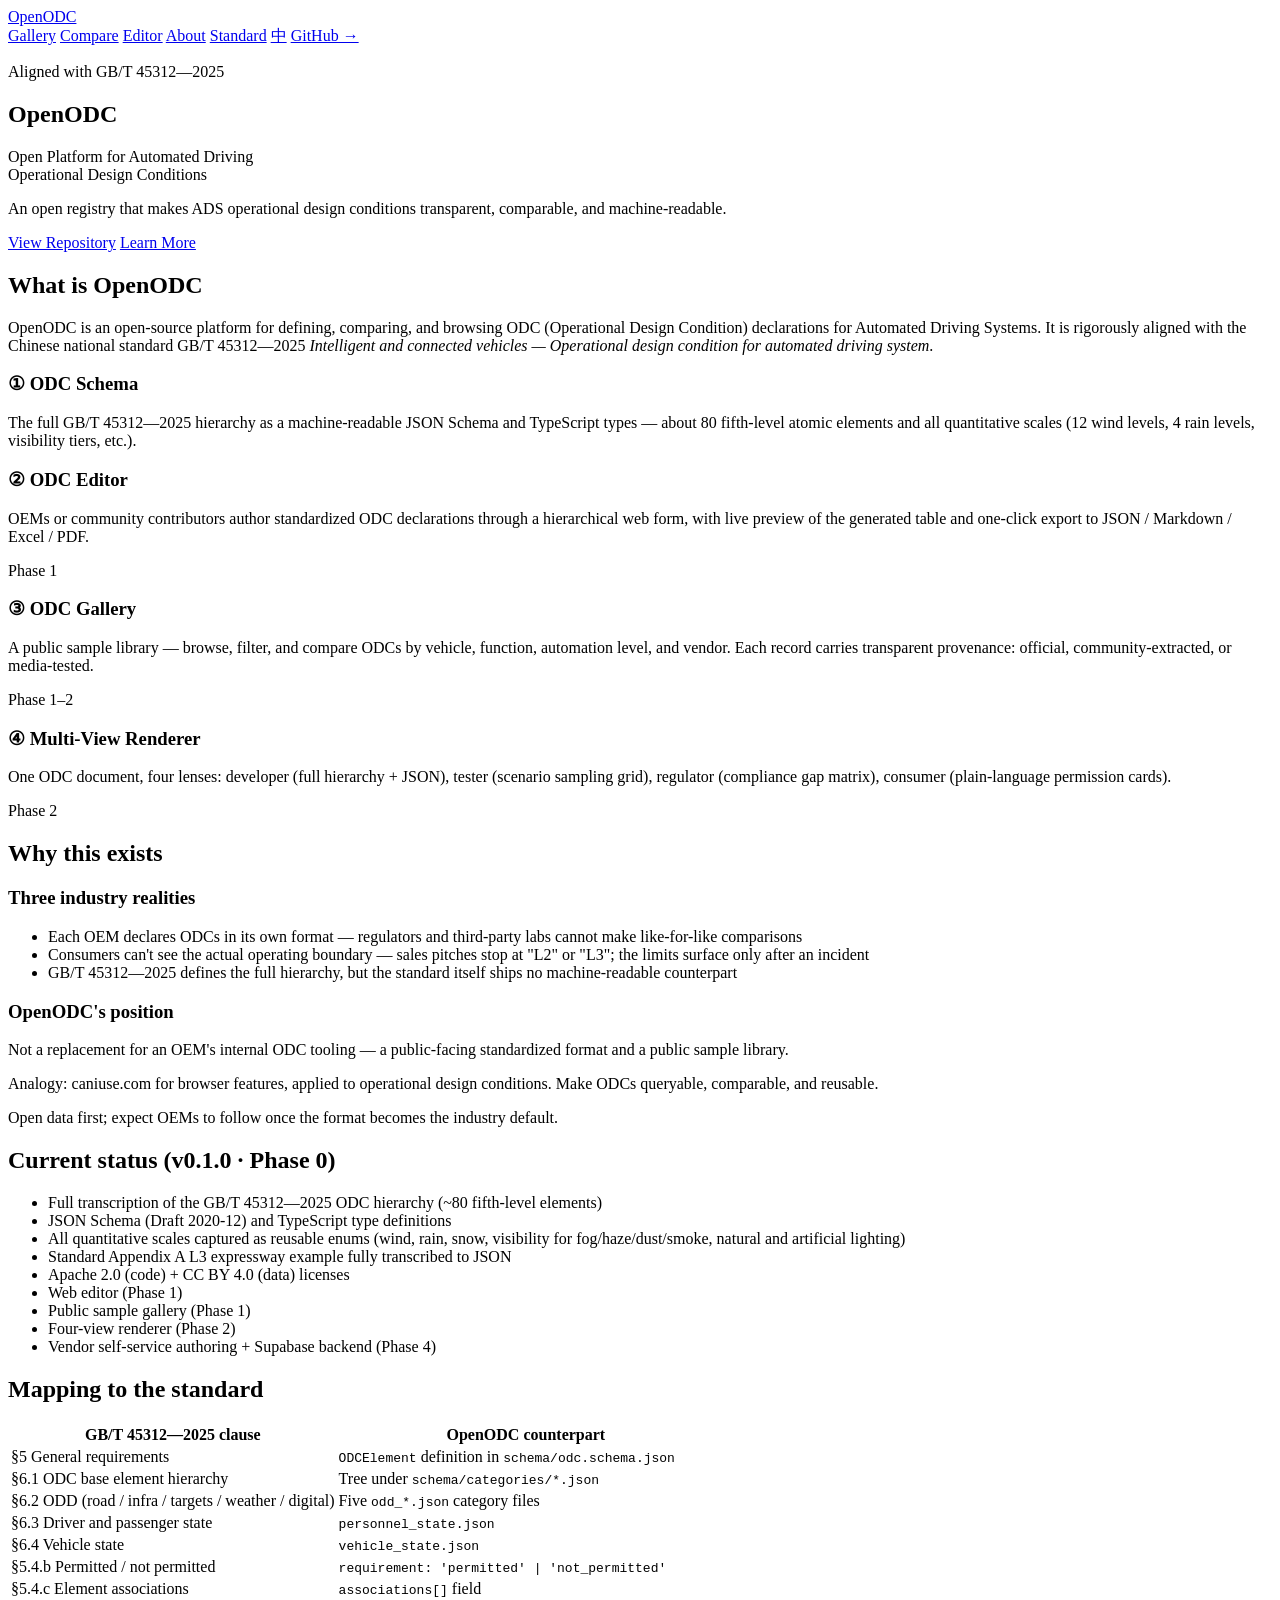
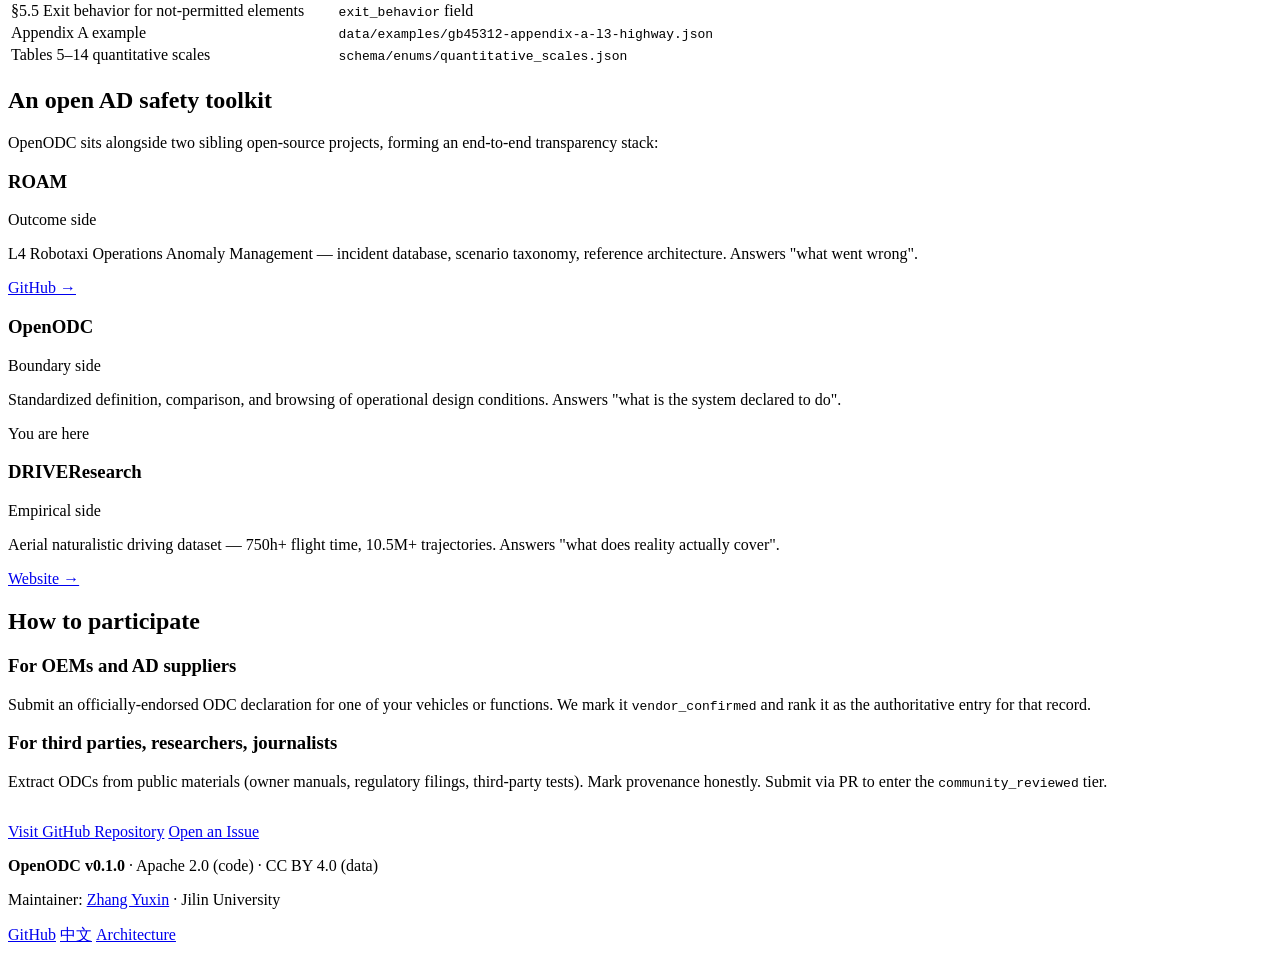
==== site/en/index.html @ 957059f3 "Phase 1+2+3: Gallery, multi-view, editor, compare, CI Phase 1 - public sample gallery and ODC author" ====
<!doctype html>
<html lang="en">
<head>
  <meta charset="UTF-8" />
  <meta name="viewport" content="width=device-width, initial-scale=1.0" />
  <title>OpenODC — Open Platform for Automated Driving Operational Design Conditions</title>
  <meta name="description" content="OpenODC is an open registry that makes Automated Driving System operational design conditions transparent, comparable, and machine-readable. Aligned with GB/T 45312-2025." />
  <meta name="theme-color" content="#c85a3a" />
  <link rel="preconnect" href="https://fonts.googleapis.com" />
  <link rel="preconnect" href="https://fonts.gstatic.com" crossorigin />
  <link href="https://fonts.googleapis.com/css2?family=Playfair+Display:wght@400;500;700&family=Inter:wght@300;400;500;600&family=Noto+Serif+SC:wght@400;500;700&display=swap" rel="stylesheet" />
  <link rel="stylesheet" href="/style.css" />
</head>
<body>

  <header class="site-header">
    <nav class="nav">
      <a class="brand" href="/en/">
        <span class="brand-mark">OpenODC</span>
      </a>
      <div class="nav-links">
        <a href="/gallery.html">Gallery</a>
        <a href="/compare.html">Compare</a>
        <a href="/editor.html">Editor</a>
        <a href="#what">About</a>
        <a href="#standard">Standard</a>
        <a class="lang-toggle" href="/">中</a>
        <a class="github-link" href="https://github.com/AutoZYX/OpenODC" target="_blank" rel="noopener">GitHub →</a>
      </div>
    </nav>
  </header>

  <main>

    <section class="hero">
      <div class="hero-inner">
        <p class="eyebrow">Aligned with GB/T 45312—2025</p>
        <h1 class="hero-title">OpenODC</h1>
        <p class="hero-subtitle">Open Platform for Automated Driving<br/>Operational Design Conditions</p>
        <p class="hero-tagline">An open registry that makes ADS operational design conditions transparent, comparable, and machine-readable.</p>
        <div class="hero-actions">
          <a class="btn btn-primary" href="https://github.com/AutoZYX/OpenODC" target="_blank" rel="noopener">View Repository</a>
          <a class="btn btn-ghost" href="#what">Learn More</a>
        </div>
      </div>
    </section>

    <section id="what" class="section">
      <div class="container">
        <h2 class="section-title">What is OpenODC</h2>
        <p class="lead">
          OpenODC is an open-source platform for defining, comparing, and browsing ODC (Operational Design Condition) declarations for Automated Driving Systems. It is rigorously aligned with the Chinese national standard GB/T 45312—2025 <em>Intelligent and connected vehicles — Operational design condition for automated driving system</em>.
        </p>

        <div class="card-grid">
          <article class="card">
            <h3>① ODC Schema</h3>
            <p>The full GB/T 45312—2025 hierarchy as a machine-readable JSON Schema and TypeScript types — about 80 fifth-level atomic elements and all quantitative scales (12 wind levels, 4 rain levels, visibility tiers, etc.).</p>
          </article>
          <article class="card">
            <h3>② ODC Editor</h3>
            <p>OEMs or community contributors author standardized ODC declarations through a hierarchical web form, with live preview of the generated table and one-click export to JSON / Markdown / Excel / PDF.</p>
            <p class="card-meta">Phase 1</p>
          </article>
          <article class="card">
            <h3>③ ODC Gallery</h3>
            <p>A public sample library — browse, filter, and compare ODCs by vehicle, function, automation level, and vendor. Each record carries transparent provenance: official, community-extracted, or media-tested.</p>
            <p class="card-meta">Phase 1–2</p>
          </article>
          <article class="card">
            <h3>④ Multi-View Renderer</h3>
            <p>One ODC document, four lenses: developer (full hierarchy + JSON), tester (scenario sampling grid), regulator (compliance gap matrix), consumer (plain-language permission cards).</p>
            <p class="card-meta">Phase 2</p>
          </article>
        </div>
      </div>
    </section>

    <section id="why" class="section section-alt">
      <div class="container">
        <h2 class="section-title">Why this exists</h2>
        <div class="two-col">
          <div>
            <h3>Three industry realities</h3>
            <ul class="problem-list">
              <li>Each OEM declares ODCs in its own format — regulators and third-party labs cannot make like-for-like comparisons</li>
              <li>Consumers can't see the actual operating boundary — sales pitches stop at "L2" or "L3"; the limits surface only after an incident</li>
              <li>GB/T 45312—2025 defines the full hierarchy, but the standard itself ships no machine-readable counterpart</li>
            </ul>
          </div>
          <div>
            <h3>OpenODC's position</h3>
            <p>Not a replacement for an OEM's internal ODC tooling — a public-facing standardized format and a public sample library.</p>
            <p>Analogy: caniuse.com for browser features, applied to operational design conditions. Make ODCs queryable, comparable, and reusable.</p>
            <p>Open data first; expect OEMs to follow once the format becomes the industry default.</p>
          </div>
        </div>
      </div>
    </section>

    <section id="status" class="section">
      <div class="container">
        <h2 class="section-title">Current status (v0.1.0 · Phase 0)</h2>
        <ul class="status-list">
          <li class="done">Full transcription of the GB/T 45312—2025 ODC hierarchy (~80 fifth-level elements)</li>
          <li class="done">JSON Schema (Draft 2020-12) and TypeScript type definitions</li>
          <li class="done">All quantitative scales captured as reusable enums (wind, rain, snow, visibility for fog/haze/dust/smoke, natural and artificial lighting)</li>
          <li class="done">Standard Appendix A L3 expressway example fully transcribed to JSON</li>
          <li class="done">Apache 2.0 (code) + CC BY 4.0 (data) licenses</li>
          <li class="todo">Web editor (Phase 1)</li>
          <li class="todo">Public sample gallery (Phase 1)</li>
          <li class="todo">Four-view renderer (Phase 2)</li>
          <li class="todo">Vendor self-service authoring + Supabase backend (Phase 4)</li>
        </ul>
      </div>
    </section>

    <section id="standard" class="section section-alt">
      <div class="container">
        <h2 class="section-title">Mapping to the standard</h2>
        <div class="table-wrap">
          <table class="mapping-table">
            <thead>
              <tr><th>GB/T 45312—2025 clause</th><th>OpenODC counterpart</th></tr>
            </thead>
            <tbody>
              <tr><td>§5 General requirements</td><td><code>ODCElement</code> definition in <code>schema/odc.schema.json</code></td></tr>
              <tr><td>§6.1 ODC base element hierarchy</td><td>Tree under <code>schema/categories/*.json</code></td></tr>
              <tr><td>§6.2 ODD (road / infra / targets / weather / digital)</td><td>Five <code>odd_*.json</code> category files</td></tr>
              <tr><td>§6.3 Driver and passenger state</td><td><code>personnel_state.json</code></td></tr>
              <tr><td>§6.4 Vehicle state</td><td><code>vehicle_state.json</code></td></tr>
              <tr><td>§5.4.b Permitted / not permitted</td><td><code>requirement: 'permitted' | 'not_permitted'</code></td></tr>
              <tr><td>§5.4.c Element associations</td><td><code>associations[]</code> field</td></tr>
              <tr><td>§5.5 Exit behavior for not-permitted elements</td><td><code>exit_behavior</code> field</td></tr>
              <tr><td>Appendix A example</td><td><code>data/examples/gb45312-appendix-a-l3-highway.json</code></td></tr>
              <tr><td>Tables 5–14 quantitative scales</td><td><code>schema/enums/quantitative_scales.json</code></td></tr>
            </tbody>
          </table>
        </div>
      </div>
    </section>

    <section id="related" class="section">
      <div class="container">
        <h2 class="section-title">An open AD safety toolkit</h2>
        <p class="lead">OpenODC sits alongside two sibling open-source projects, forming an end-to-end transparency stack:</p>
        <div class="card-grid">
          <article class="card card-related">
            <h3>ROAM</h3>
            <p class="card-tag">Outcome side</p>
            <p>L4 Robotaxi Operations Anomaly Management — incident database, scenario taxonomy, reference architecture. Answers "what went wrong".</p>
            <a href="https://github.com/AutoZYX/ROAM" target="_blank" rel="noopener">GitHub →</a>
          </article>
          <article class="card card-related card-current">
            <h3>OpenODC</h3>
            <p class="card-tag">Boundary side</p>
            <p>Standardized definition, comparison, and browsing of operational design conditions. Answers "what is the system declared to do".</p>
            <span class="here-pill">You are here</span>
          </article>
          <article class="card card-related">
            <h3>DRIVEResearch</h3>
            <p class="card-tag">Empirical side</p>
            <p>Aerial naturalistic driving dataset — 750h+ flight time, 10.5M+ trajectories. Answers "what does reality actually cover".</p>
            <a href="https://www.driveresearch.tech/" target="_blank" rel="noopener">Website →</a>
          </article>
        </div>
      </div>
    </section>

    <section class="section section-cta">
      <div class="container">
        <h2 class="section-title">How to participate</h2>
        <div class="two-col">
          <div>
            <h3>For OEMs and AD suppliers</h3>
            <p>Submit an officially-endorsed ODC declaration for one of your vehicles or functions. We mark it <code>vendor_confirmed</code> and rank it as the authoritative entry for that record.</p>
          </div>
          <div>
            <h3>For third parties, researchers, journalists</h3>
            <p>Extract ODCs from public materials (owner manuals, regulatory filings, third-party tests). Mark provenance honestly. Submit via PR to enter the <code>community_reviewed</code> tier.</p>
          </div>
        </div>
        <div class="hero-actions" style="margin-top:2rem;">
          <a class="btn btn-primary" href="https://github.com/AutoZYX/OpenODC" target="_blank" rel="noopener">Visit GitHub Repository</a>
          <a class="btn btn-ghost" href="https://github.com/AutoZYX/OpenODC/issues" target="_blank" rel="noopener">Open an Issue</a>
        </div>
      </div>
    </section>

  </main>

  <footer class="site-footer">
    <div class="container footer-inner">
      <div class="footer-meta">
        <p><strong>OpenODC v0.1.0</strong> · Apache 2.0 (code) · CC BY 4.0 (data)</p>
        <p>Maintainer: <a href="https://autozyx.com" target="_blank" rel="noopener">Zhang Yuxin</a> · Jilin University</p>
      </div>
      <div class="footer-links">
        <a href="https://github.com/AutoZYX/OpenODC" target="_blank" rel="noopener">GitHub</a>
        <a href="/">中文</a>
        <a href="https://github.com/AutoZYX/OpenODC/blob/main/ARCHITECTURE.md" target="_blank" rel="noopener">Architecture</a>
      </div>
    </div>
  </footer>

</body>
</html>
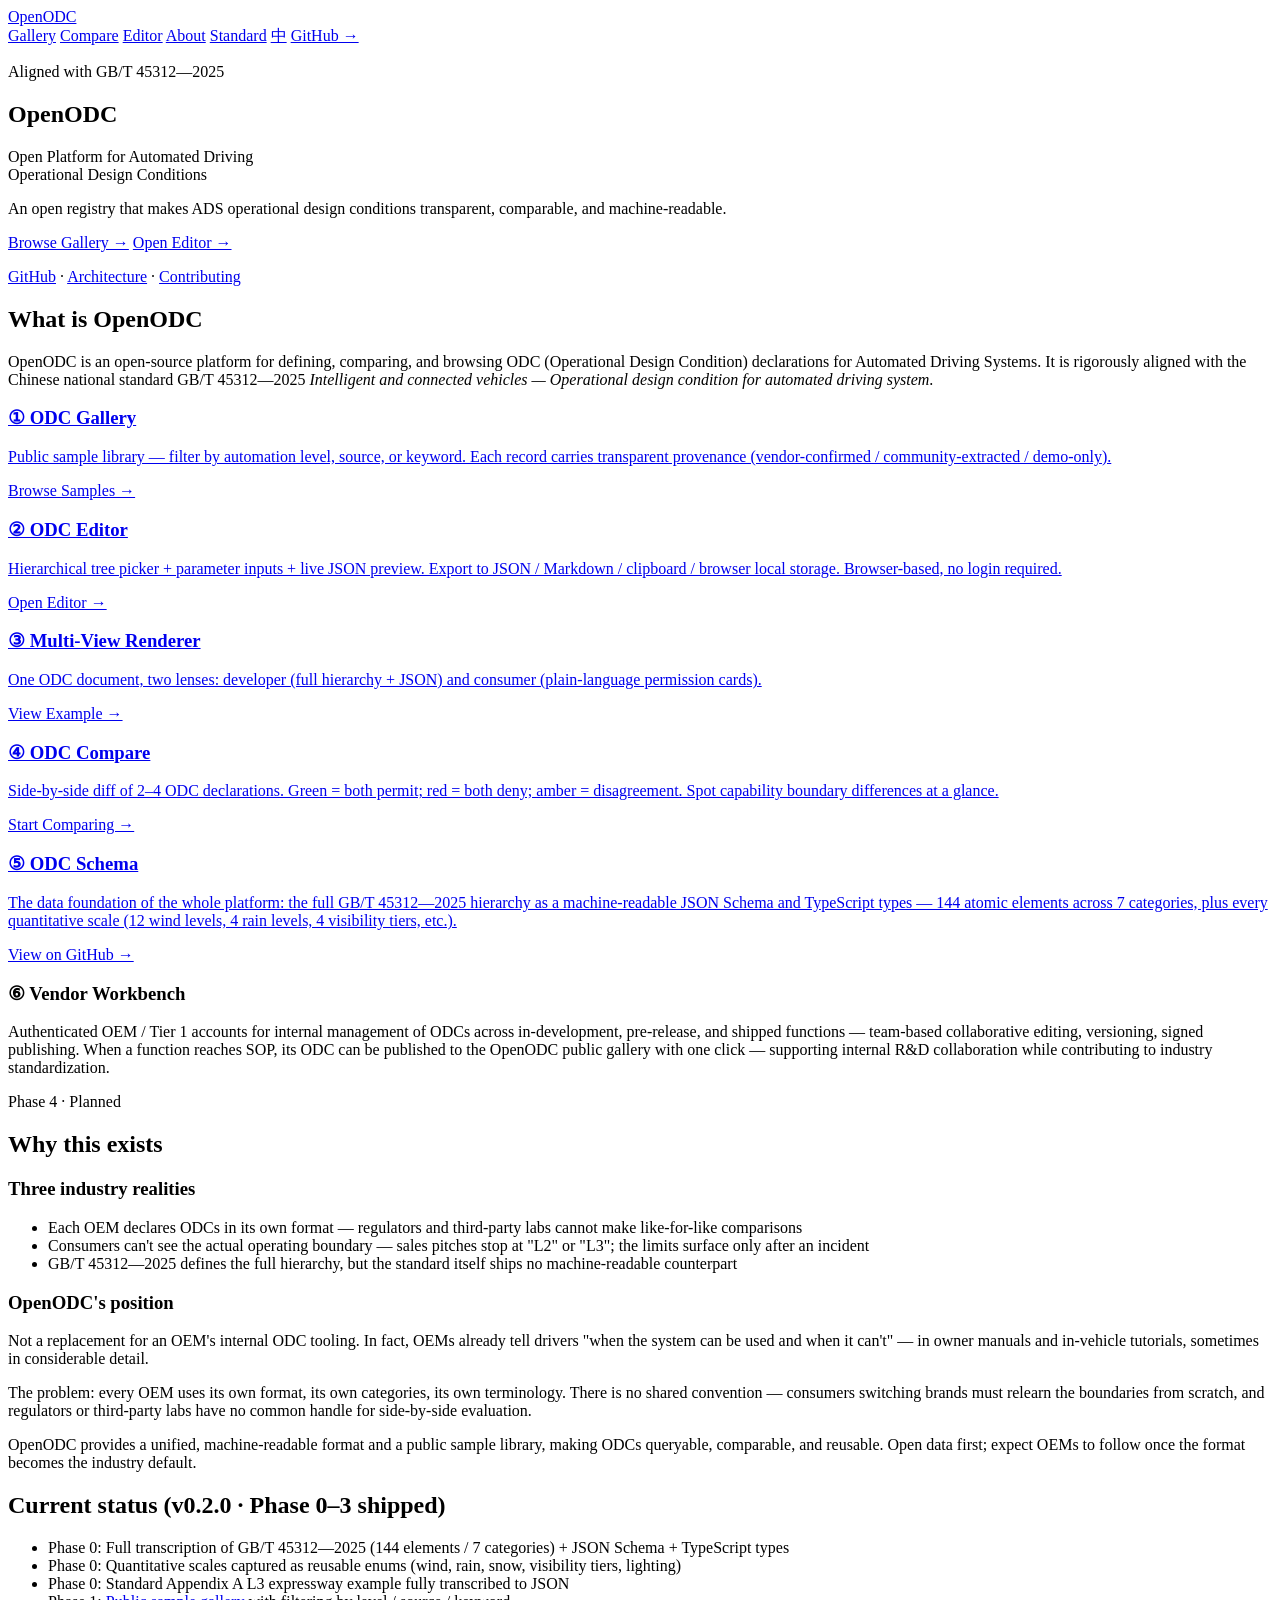
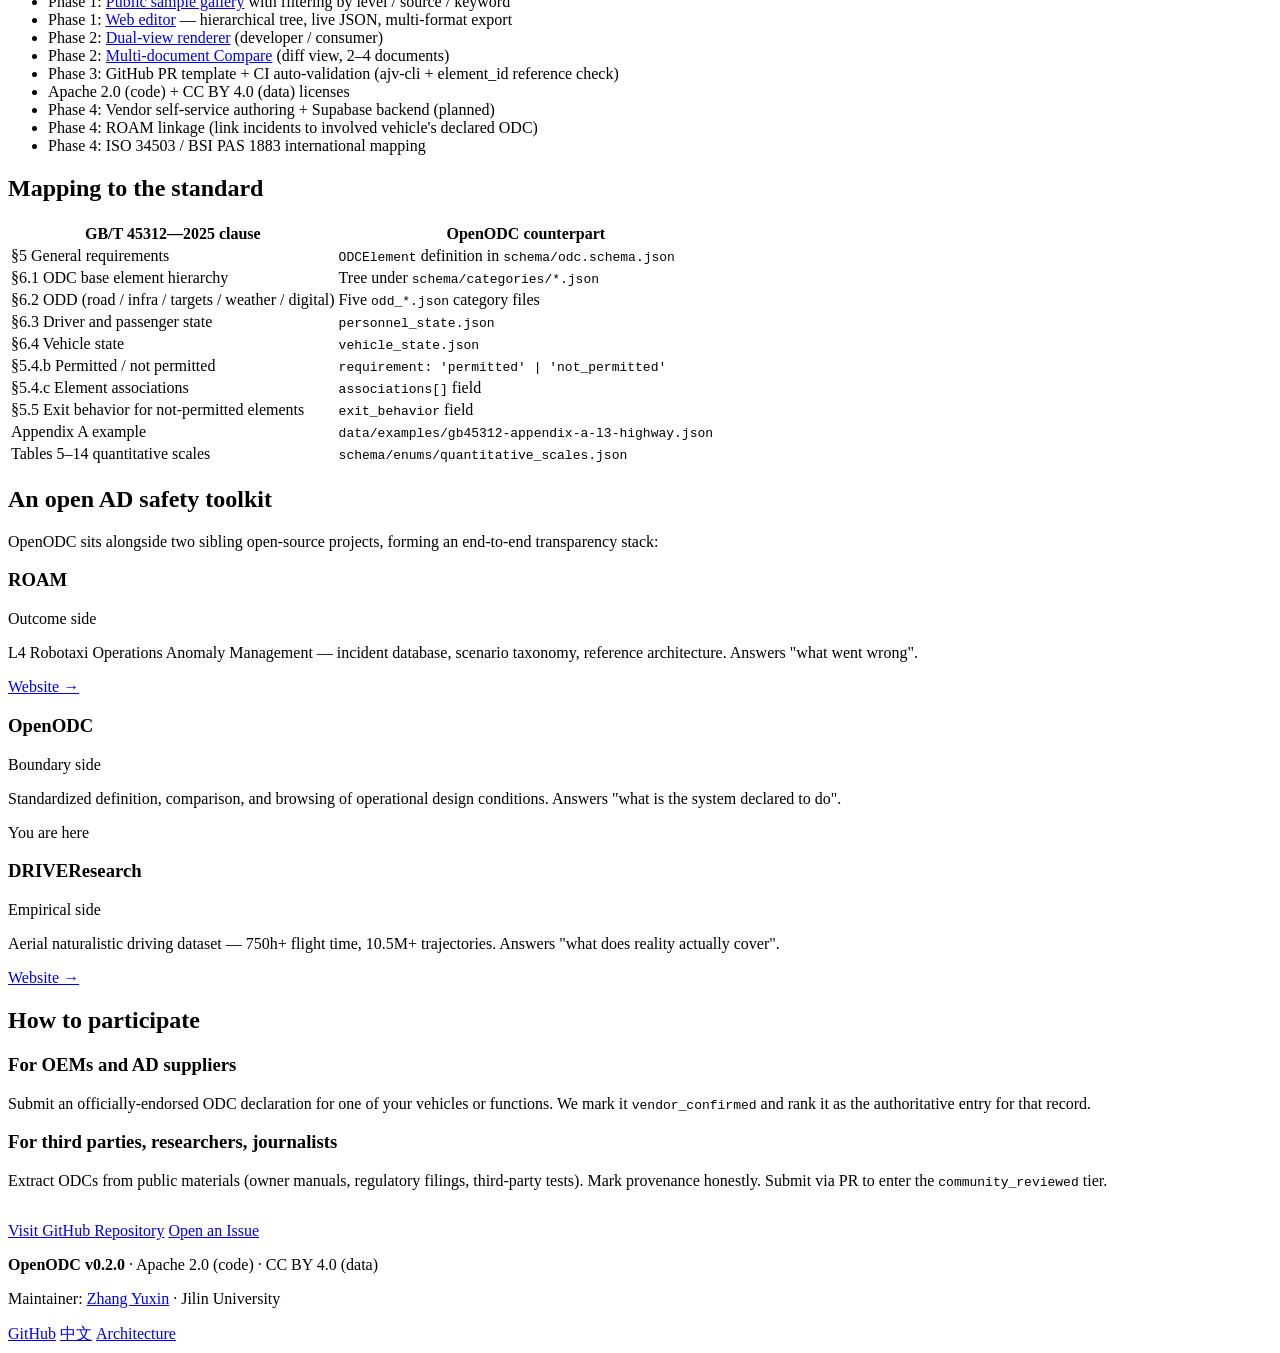
==== commit 0cc5d928: "v0.3.0: real-world gallery samples + 2-view renderer + card reorder Gallery - Replace 2 placeholder " ====
--- a/site/en/index.html
+++ b/site/en/index.html
@@ -39,9 +39,10 @@
         <p class="hero-subtitle">Open Platform for Automated Driving<br/>Operational Design Conditions</p>
         <p class="hero-tagline">An open registry that makes ADS operational design conditions transparent, comparable, and machine-readable.</p>
         <div class="hero-actions">
-          <a class="btn btn-primary" href="https://github.com/AutoZYX/OpenODC" target="_blank" rel="noopener">View Repository</a>
-          <a class="btn btn-ghost" href="#what">Learn More</a>
-        </div>
+          <a class="btn btn-primary" href="/gallery.html">Browse Gallery →</a>
+          <a class="btn btn-ghost" href="/editor.html">Open Editor →</a>
+        </div>
+        <p class="hero-tertiary"><a href="https://github.com/AutoZYX/OpenODC" target="_blank" rel="noopener">GitHub</a> · <a href="https://github.com/AutoZYX/OpenODC/blob/main/ARCHITECTURE.md" target="_blank" rel="noopener">Architecture</a> · <a href="https://github.com/AutoZYX/OpenODC/blob/main/CONTRIBUTING.md" target="_blank" rel="noopener">Contributing</a></p>
       </div>
     </section>
 
@@ -53,24 +54,35 @@
         </p>
 
         <div class="card-grid">
-          <article class="card">
-            <h3>① ODC Schema</h3>
-            <p>The full GB/T 45312—2025 hierarchy as a machine-readable JSON Schema and TypeScript types — about 80 fifth-level atomic elements and all quantitative scales (12 wind levels, 4 rain levels, visibility tiers, etc.).</p>
-          </article>
-          <article class="card">
+          <a class="card card-action" href="/gallery.html">
+            <h3>① ODC Gallery</h3>
+            <p>Public sample library — filter by automation level, source, or keyword. Each record carries transparent provenance (vendor-confirmed / community-extracted / demo-only).</p>
+            <p class="card-cta">Browse Samples →</p>
+          </a>
+          <a class="card card-action" href="/editor.html">
             <h3>② ODC Editor</h3>
-            <p>OEMs or community contributors author standardized ODC declarations through a hierarchical web form, with live preview of the generated table and one-click export to JSON / Markdown / Excel / PDF.</p>
-            <p class="card-meta">Phase 1</p>
-          </article>
-          <article class="card">
-            <h3>③ ODC Gallery</h3>
-            <p>A public sample library — browse, filter, and compare ODCs by vehicle, function, automation level, and vendor. Each record carries transparent provenance: official, community-extracted, or media-tested.</p>
-            <p class="card-meta">Phase 1–2</p>
-          </article>
-          <article class="card">
-            <h3>④ Multi-View Renderer</h3>
-            <p>One ODC document, four lenses: developer (full hierarchy + JSON), tester (scenario sampling grid), regulator (compliance gap matrix), consumer (plain-language permission cards).</p>
-            <p class="card-meta">Phase 2</p>
+            <p>Hierarchical tree picker + parameter inputs + live JSON preview. Export to JSON / Markdown / clipboard / browser local storage. Browser-based, no login required.</p>
+            <p class="card-cta">Open Editor →</p>
+          </a>
+          <a class="card card-action" href="/view.html?id=gb45312-appendix-a-l3-highway">
+            <h3>③ Multi-View Renderer</h3>
+            <p>One ODC document, two lenses: developer (full hierarchy + JSON) and consumer (plain-language permission cards).</p>
+            <p class="card-cta">View Example →</p>
+          </a>
+          <a class="card card-action" href="/compare.html">
+            <h3>④ ODC Compare</h3>
+            <p>Side-by-side diff of 2–4 ODC declarations. Green = both permit; red = both deny; amber = disagreement. Spot capability boundary differences at a glance.</p>
+            <p class="card-cta">Start Comparing →</p>
+          </a>
+          <a class="card card-action" href="https://github.com/AutoZYX/OpenODC/tree/main/schema" target="_blank" rel="noopener">
+            <h3>⑤ ODC Schema</h3>
+            <p>The data foundation of the whole platform: the full GB/T 45312—2025 hierarchy as a machine-readable JSON Schema and TypeScript types — 144 atomic elements across 7 categories, plus every quantitative scale (12 wind levels, 4 rain levels, 4 visibility tiers, etc.).</p>
+            <p class="card-cta">View on GitHub →</p>
+          </a>
+          <article class="card card-disabled">
+            <h3>⑥ Vendor Workbench</h3>
+            <p>Authenticated OEM / Tier 1 accounts for internal management of ODCs across in-development, pre-release, and shipped functions — team-based collaborative editing, versioning, signed publishing. When a function reaches SOP, its ODC can be published to the OpenODC public gallery with one click — supporting internal R&D collaboration while contributing to industry standardization.</p>
+            <p class="card-meta">Phase 4 · Planned</p>
           </article>
         </div>
       </div>
@@ -90,9 +102,9 @@
           </div>
           <div>
             <h3>OpenODC's position</h3>
-            <p>Not a replacement for an OEM's internal ODC tooling — a public-facing standardized format and a public sample library.</p>
-            <p>Analogy: caniuse.com for browser features, applied to operational design conditions. Make ODCs queryable, comparable, and reusable.</p>
-            <p>Open data first; expect OEMs to follow once the format becomes the industry default.</p>
+            <p>Not a replacement for an OEM's internal ODC tooling. In fact, OEMs already tell drivers "when the system can be used and when it can't" — in owner manuals and in-vehicle tutorials, sometimes in considerable detail.</p>
+            <p>The problem: every OEM uses its own format, its own categories, its own terminology. There is no shared convention — consumers switching brands must relearn the boundaries from scratch, and regulators or third-party labs have no common handle for side-by-side evaluation.</p>
+            <p>OpenODC provides a unified, machine-readable format and a public sample library, making ODCs queryable, comparable, and reusable. Open data first; expect OEMs to follow once the format becomes the industry default.</p>
           </div>
         </div>
       </div>
@@ -100,17 +112,20 @@
 
     <section id="status" class="section">
       <div class="container">
-        <h2 class="section-title">Current status (v0.1.0 · Phase 0)</h2>
+        <h2 class="section-title">Current status (v0.2.0 · Phase 0–3 shipped)</h2>
         <ul class="status-list">
-          <li class="done">Full transcription of the GB/T 45312—2025 ODC hierarchy (~80 fifth-level elements)</li>
-          <li class="done">JSON Schema (Draft 2020-12) and TypeScript type definitions</li>
-          <li class="done">All quantitative scales captured as reusable enums (wind, rain, snow, visibility for fog/haze/dust/smoke, natural and artificial lighting)</li>
-          <li class="done">Standard Appendix A L3 expressway example fully transcribed to JSON</li>
+          <li class="done">Phase 0: Full transcription of GB/T 45312—2025 (144 elements / 7 categories) + JSON Schema + TypeScript types</li>
+          <li class="done">Phase 0: Quantitative scales captured as reusable enums (wind, rain, snow, visibility tiers, lighting)</li>
+          <li class="done">Phase 0: Standard Appendix A L3 expressway example fully transcribed to JSON</li>
+          <li class="done">Phase 1: <a href="/gallery.html">Public sample gallery</a> with filtering by level / source / keyword</li>
+          <li class="done">Phase 1: <a href="/editor.html">Web editor</a> — hierarchical tree, live JSON, multi-format export</li>
+          <li class="done">Phase 2: <a href="/view.html?id=gb45312-appendix-a-l3-highway">Dual-view renderer</a> (developer / consumer)</li>
+          <li class="done">Phase 2: <a href="/compare.html">Multi-document Compare</a> (diff view, 2–4 documents)</li>
+          <li class="done">Phase 3: GitHub PR template + CI auto-validation (ajv-cli + element_id reference check)</li>
           <li class="done">Apache 2.0 (code) + CC BY 4.0 (data) licenses</li>
-          <li class="todo">Web editor (Phase 1)</li>
-          <li class="todo">Public sample gallery (Phase 1)</li>
-          <li class="todo">Four-view renderer (Phase 2)</li>
-          <li class="todo">Vendor self-service authoring + Supabase backend (Phase 4)</li>
+          <li class="todo">Phase 4: Vendor self-service authoring + Supabase backend (planned)</li>
+          <li class="todo">Phase 4: ROAM linkage (link incidents to involved vehicle's declared ODC)</li>
+          <li class="todo">Phase 4: ISO 34503 / BSI PAS 1883 international mapping</li>
         </ul>
       </div>
     </section>
@@ -149,7 +164,7 @@
             <h3>ROAM</h3>
             <p class="card-tag">Outcome side</p>
             <p>L4 Robotaxi Operations Anomaly Management — incident database, scenario taxonomy, reference architecture. Answers "what went wrong".</p>
-            <a href="https://github.com/AutoZYX/ROAM" target="_blank" rel="noopener">GitHub →</a>
+            <a href="https://autozyx.github.io/ROAM/" target="_blank" rel="noopener">Website →</a>
           </article>
           <article class="card card-related card-current">
             <h3>OpenODC</h3>
@@ -192,7 +207,7 @@
   <footer class="site-footer">
     <div class="container footer-inner">
       <div class="footer-meta">
-        <p><strong>OpenODC v0.1.0</strong> · Apache 2.0 (code) · CC BY 4.0 (data)</p>
+        <p><strong>OpenODC v0.2.0</strong> · Apache 2.0 (code) · CC BY 4.0 (data)</p>
         <p>Maintainer: <a href="https://autozyx.com" target="_blank" rel="noopener">Zhang Yuxin</a> · Jilin University</p>
       </div>
       <div class="footer-links">
